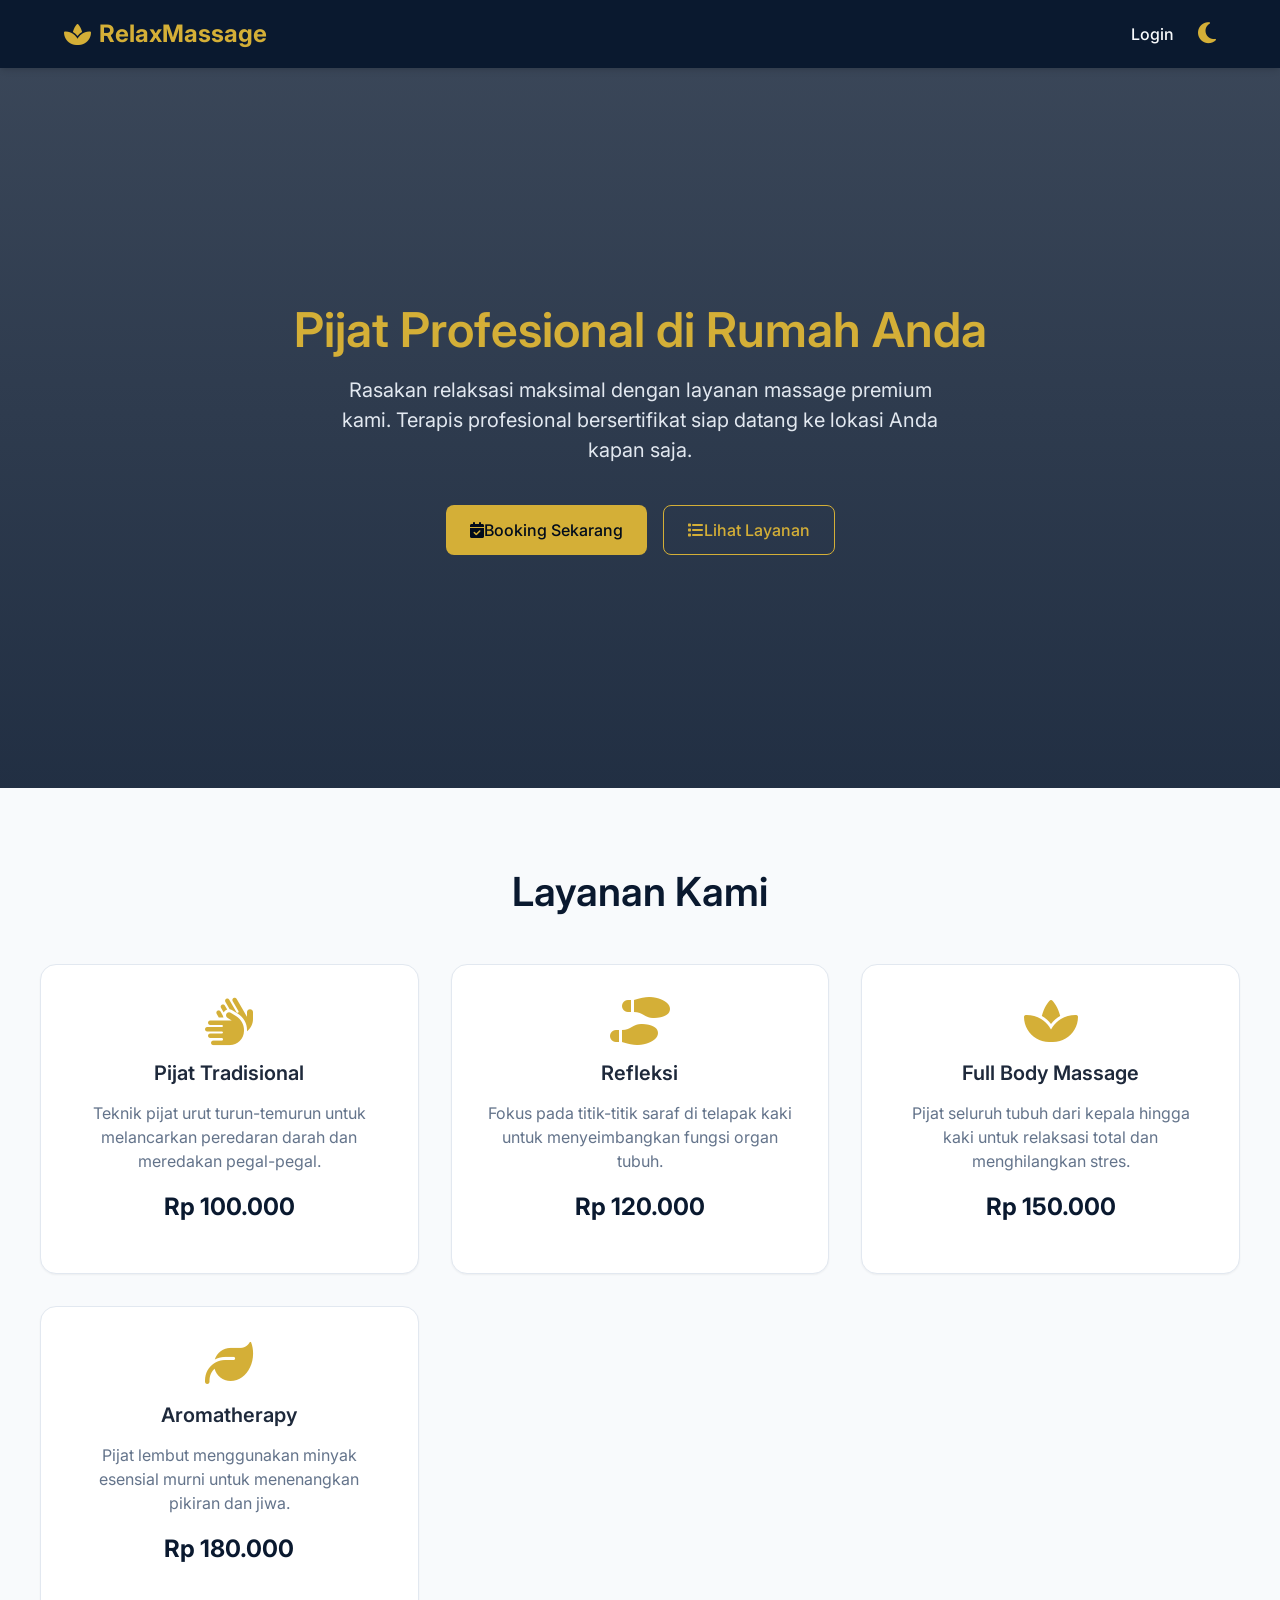
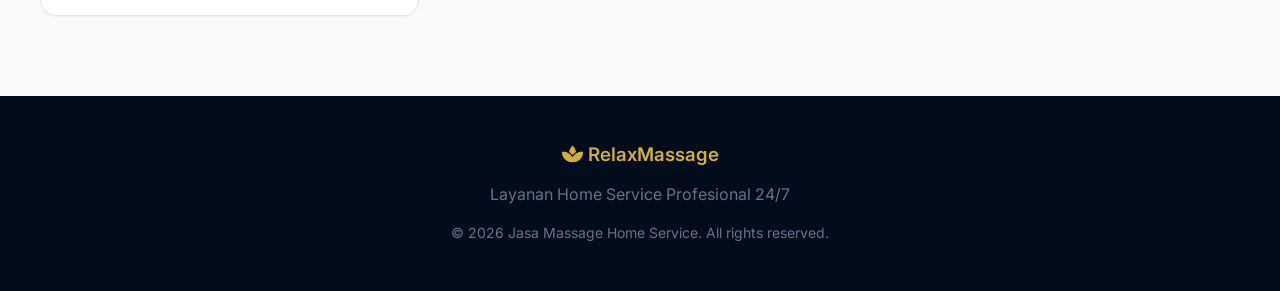
==== index.html @ 864c4aa8 "Initial commit for Jasa Massage App" ====
<!DOCTYPE html>
<html lang="id">
<head>
    <meta charset="UTF-8">
    <meta name="viewport" content="width=device-width, initial-scale=1.0">
    <title>Jasa Massage - Premium Home Service</title>
    <link rel="manifest" href="/manifest.json">
    <meta name="theme-color" content="#b8860b">
    <link rel="apple-touch-icon" href="https://via.placeholder.com/192/b8860b/ffffff.png?text=M">
    <link rel="stylesheet" href="css/style.css">
    <link rel="stylesheet" href="css/components.css">
    <!-- FontAwesome for icons -->
    <link rel="stylesheet" href="https://cdnjs.cloudflare.com/ajax/libs/font-awesome/6.4.0/css/all.min.css">
    <style>
        .hero {
            background: linear-gradient(rgba(10, 25, 47, 0.8), rgba(10, 25, 47, 0.9)), url('https://images.unsplash.com/photo-1544161515-4ab6ce6db874?ixlib=rb-4.0.3&auto=format&fit=crop&w=1920&q=80') center/cover;
            color: white;
            padding: 6rem 0;
            text-align: center;
            min-height: 80vh;
            display: flex;
            align-items: center;
        }
        .hero-title {
            font-size: 3rem;
            color: var(--color-accent);
            margin-bottom: 1rem;
        }
        .hero-subtitle {
            font-size: 1.25rem;
            margin-bottom: 2.5rem;
            color: #e2e8f0;
            max-width: 600px;
            margin-left: auto;
            margin-right: auto;
        }
        .hero-buttons {
            display: flex;
            gap: 1rem;
            justify-content: center;
            flex-wrap: wrap;
        }
        
        .services-section {
            padding: 5rem 0;
        }
        .section-title {
            text-align: center;
            font-size: 2.5rem;
            margin-bottom: 3rem;
            color: var(--color-primary);
        }
        [data-theme="dark"] .section-title {
            color: var(--color-accent);
        }
        
        .services-grid {
            display: grid;
            grid-template-columns: repeat(auto-fit, minmax(280px, 1fr));
            gap: 2rem;
        }
        .service-card {
            text-align: center;
            padding: 2rem;
        }
        .service-icon {
            font-size: 3rem;
            color: var(--color-accent);
            margin-bottom: 1rem;
        }
        .service-price {
            font-size: 1.5rem;
            font-weight: 700;
            color: var(--color-primary);
            margin: 1rem 0;
        }
        [data-theme="dark"] .service-price {
            color: var(--color-accent);
        }
        
        footer {
            background-color: var(--color-primary-dark);
            color: white;
            padding: 3rem 0;
            text-align: center;
            margin-top: auto;
        }
        
        /* Theme Toggle */
        .theme-toggle {
            background: none;
            border: none;
            color: var(--color-accent);
            font-size: 1.5rem;
            cursor: pointer;
        }
    </style>
</head>
<body>

    <!-- Navbar -->
    <nav class="navbar">
        <div class="container">
            <a href="index.html" class="navbar-brand">
                <i class="fa-solid fa-spa"></i> RelaxMassage
            </a>
            <div class="navbar-nav">
                <a href="login.html" class="nav-link">Login</a>
                <button class="theme-toggle" id="themeToggle">
                    <i class="fa-solid fa-moon"></i>
                </button>
            </div>
        </div>
    </nav>

    <!-- Hero Section -->
    <section class="hero fade-in">
        <div class="container">
            <h1 class="hero-title">Pijat Profesional di Rumah Anda</h1>
            <p class="hero-subtitle">Rasakan relaksasi maksimal dengan layanan massage premium kami. Terapis profesional bersertifikat siap datang ke lokasi Anda kapan saja.</p>
            <div class="hero-buttons">
                <a href="register.html" class="btn btn-primary"><i class="fa-solid fa-calendar-check mr-2"></i> Booking Sekarang</a>
                <a href="#services" class="btn btn-outline"><i class="fa-solid fa-list mr-2"></i> Lihat Layanan</a>
            </div>
        </div>
    </section>

    <!-- Services Section -->
    <section id="services" class="services-section container">
        <h2 class="section-title">Layanan Kami</h2>
        <div class="services-grid">
            <!-- Service 1 -->
            <div class="card service-card">
                <i class="fa-solid fa-hands service-icon"></i>
                <h3 class="card-title">Pijat Tradisional</h3>
                <p class="text-muted">Teknik pijat urut turun-temurun untuk melancarkan peredaran darah dan meredakan pegal-pegal.</p>
                <div class="service-price">Rp 100.000</div>
            </div>
            
            <!-- Service 2 -->
            <div class="card service-card">
                <i class="fa-solid fa-shoe-prints service-icon"></i>
                <h3 class="card-title">Refleksi</h3>
                <p class="text-muted">Fokus pada titik-titik saraf di telapak kaki untuk menyeimbangkan fungsi organ tubuh.</p>
                <div class="service-price">Rp 120.000</div>
            </div>

            <!-- Service 3 -->
            <div class="card service-card">
                <i class="fa-solid fa-spa service-icon"></i>
                <h3 class="card-title">Full Body Massage</h3>
                <p class="text-muted">Pijat seluruh tubuh dari kepala hingga kaki untuk relaksasi total dan menghilangkan stres.</p>
                <div class="service-price">Rp 150.000</div>
            </div>

            <!-- Service 4 -->
            <div class="card service-card">
                <i class="fa-solid fa-leaf service-icon"></i>
                <h3 class="card-title">Aromatherapy</h3>
                <p class="text-muted">Pijat lembut menggunakan minyak esensial murni untuk menenangkan pikiran dan jiwa.</p>
                <div class="service-price">Rp 180.000</div>
            </div>
        </div>
    </section>

    <!-- Footer -->
    <footer>
        <div class="container">
            <h3 class="text-accent mb-4"><i class="fa-solid fa-spa"></i> RelaxMassage</h3>
            <p class="text-muted mb-4">Layanan Home Service Profesional 24/7</p>
            <p class="text-sm text-muted">&copy; 2026 Jasa Massage Home Service. All rights reserved.</p>
        </div>
    </footer>

    <script>
        // Dark Mode Toggle
        const themeToggle = document.getElementById('themeToggle');
        const body = document.documentElement;
        
        // Cek local storage
        const savedTheme = localStorage.getItem('theme');
        if (savedTheme) {
            body.setAttribute('data-theme', savedTheme);
            updateIcon(savedTheme);
        }

        themeToggle.addEventListener('click', () => {
            const currentTheme = body.getAttribute('data-theme');
            const newTheme = currentTheme === 'dark' ? 'light' : 'dark';
            body.setAttribute('data-theme', newTheme);
            localStorage.setItem('theme', newTheme);
            updateIcon(newTheme);
        });

        function updateIcon(theme) {
            if (theme === 'dark') {
                themeToggle.innerHTML = '<i class="fa-solid fa-sun"></i>';
            } else {
                themeToggle.innerHTML = '<i class="fa-solid fa-moon"></i>';
            }
        }
    </script>
</body>
</html>
---- css/style.css ----
/* css/style.css */
@import url('https://fonts.googleapis.com/css2?family=Inter:wght@300;400;500;600;700&display=swap');

:root {
  /* Color Palette - Premium Navy Blue and Gold */
  --color-primary: #0a192f;
  --color-primary-light: #112240;
  --color-primary-dark: #020c1b;
  
  --color-accent: #d4af37;
  --color-accent-hover: #b5952f;
  --color-accent-light: rgba(212, 175, 55, 0.1);
  
  /* Backgrounds */
  --bg-body: #f8fafc;
  --bg-card: #ffffff;
  
  /* Text */
  --text-main: #1e293b;
  --text-muted: #64748b;
  --text-light: #f8fafc;
  
  /* Borders & Shadows */
  --border-color: #e2e8f0;
  --shadow-sm: 0 1px 2px 0 rgba(0, 0, 0, 0.05);
  --shadow-md: 0 4px 6px -1px rgba(0, 0, 0, 0.1), 0 2px 4px -1px rgba(0, 0, 0, 0.06);
  --shadow-lg: 0 10px 15px -3px rgba(0, 0, 0, 0.1), 0 4px 6px -2px rgba(0, 0, 0, 0.05);
  
  /* Status Colors */
  --status-success: #10b981;
  --status-warning: #f59e0b;
  --status-danger: #ef4444;
  --status-info: #3b82f6;

  --border-radius-sm: 0.375rem;
  --border-radius-md: 0.5rem;
  --border-radius-lg: 1rem;
}

/* Dark Mode Variables */
[data-theme="dark"] {
  --bg-body: #020c1b;
  --bg-card: #112240;
  --text-main: #f8fafc;
  --text-muted: #94a3b8;
  --border-color: #1e293b;
}

* {
  margin: 0;
  padding: 0;
  box-sizing: border-box;
}

body {
  font-family: 'Inter', sans-serif;
  background-color: var(--bg-body);
  color: var(--text-main);
  line-height: 1.5;
  transition: background-color 0.3s ease, color 0.3s ease;
  min-height: 100vh;
  display: flex;
  flex-direction: column;
}

a {
  color: var(--color-accent);
  text-decoration: none;
  transition: color 0.3s ease;
}

a:hover {
  color: var(--color-accent-hover);
}

h1, h2, h3, h4, h5, h6 {
  color: var(--text-main);
  font-weight: 600;
  line-height: 1.2;
}

.container {
  width: 100%;
  max-width: 1200px;
  margin: 0 auto;
  padding: 0 1.5rem;
}

.text-center { text-align: center; }
.mt-1 { margin-top: 0.25rem; }
.mt-2 { margin-top: 0.5rem; }
.mt-4 { margin-top: 1rem; }
.mt-6 { margin-top: 1.5rem; }
.mt-8 { margin-top: 2rem; }
.mb-1 { margin-bottom: 0.25rem; }
.mb-2 { margin-bottom: 0.5rem; }
.mb-4 { margin-bottom: 1rem; }
.mb-6 { margin-bottom: 1.5rem; }
.mb-8 { margin-bottom: 2rem; }

/* Utilities */
.flex { display: flex; }
.flex-col { flex-direction: column; }
.items-center { align-items: center; }
.justify-center { justify-content: center; }
.justify-between { justify-content: space-between; }
.gap-2 { gap: 0.5rem; }
.gap-4 { gap: 1rem; }
.w-full { width: 100%; }
.text-sm { font-size: 0.875rem; }
.text-lg { font-size: 1.125rem; }
.text-xl { font-size: 1.25rem; }
.text-2xl { font-size: 1.5rem; }
.font-bold { font-weight: 700; }
.text-primary { color: var(--color-primary); }
.text-accent { color: var(--color-accent); }
.text-muted { color: var(--text-muted); }

/* Animation */
.fade-in {
  animation: fadeIn 0.5s ease-in-out;
}

@keyframes fadeIn {
  from { opacity: 0; transform: translateY(10px); }
  to { opacity: 1; transform: translateY(0); }
}
---- css/components.css ----
/* css/components.css */

/* Buttons */
.btn {
  display: inline-flex;
  align-items: center;
  justify-content: center;
  padding: 0.75rem 1.5rem;
  font-size: 1rem;
  font-weight: 500;
  border-radius: var(--border-radius-md);
  border: none;
  cursor: pointer;
  transition: all 0.3s ease;
  font-family: inherit;
}

.btn-primary {
  background-color: var(--color-accent);
  color: var(--color-primary-dark);
}

.btn-primary:hover {
  background-color: var(--color-accent-hover);
  transform: translateY(-2px);
  box-shadow: var(--shadow-md);
}

.btn-secondary {
  background-color: var(--color-primary-light);
  color: var(--text-light);
}

.btn-secondary:hover {
  background-color: var(--color-primary);
  transform: translateY(-2px);
  box-shadow: var(--shadow-md);
}

.btn-outline {
  background-color: transparent;
  border: 1px solid var(--color-accent);
  color: var(--color-accent);
}

.btn-outline:hover {
  background-color: var(--color-accent-light);
}

.btn-block {
  width: 100%;
}

/* Forms */
.form-group {
  margin-bottom: 1.25rem;
}

.form-label {
  display: block;
  margin-bottom: 0.5rem;
  font-weight: 500;
  color: var(--text-main);
  font-size: 0.875rem;
}

.form-control {
  width: 100%;
  padding: 0.75rem 1rem;
  font-size: 1rem;
  font-family: inherit;
  color: var(--text-main);
  background-color: var(--bg-body);
  border: 1px solid var(--border-color);
  border-radius: var(--border-radius-md);
  transition: border-color 0.3s ease, box-shadow 0.3s ease;
}

.form-control:focus {
  outline: none;
  border-color: var(--color-accent);
  box-shadow: 0 0 0 3px var(--color-accent-light);
}

/* Cards */
.card {
  background-color: var(--bg-card);
  border-radius: var(--border-radius-lg);
  padding: 1.5rem;
  box-shadow: var(--shadow-sm);
  border: 1px solid var(--border-color);
  transition: transform 0.3s ease, box-shadow 0.3s ease;
}

.card:hover {
  box-shadow: var(--shadow-md);
}

.card-title {
  font-size: 1.25rem;
  font-weight: 600;
  margin-bottom: 1rem;
}

/* Navbar */
.navbar {
  background-color: var(--color-primary);
  padding: 1rem 0;
  position: sticky;
  top: 0;
  z-index: 50;
  box-shadow: var(--shadow-md);
}

.navbar .container {
  display: flex;
  justify-content: space-between;
  align-items: center;
}

.navbar-brand {
  color: var(--color-accent);
  font-size: 1.5rem;
  font-weight: 700;
  text-decoration: none;
  display: flex;
  align-items: center;
  gap: 0.5rem;
}

.navbar-nav {
  display: flex;
  gap: 1.5rem;
  align-items: center;
}

.nav-link {
  color: var(--text-light);
  font-weight: 500;
  text-decoration: none;
  transition: color 0.3s ease;
}

.nav-link:hover {
  color: var(--color-accent);
}

/* Status Badges */
.badge {
  padding: 0.25rem 0.75rem;
  border-radius: 9999px;
  font-size: 0.75rem;
  font-weight: 600;
  text-transform: uppercase;
}

.badge-success { background-color: rgba(16, 185, 129, 0.1); color: var(--status-success); border: 1px solid var(--status-success); }
.badge-warning { background-color: rgba(245, 158, 11, 0.1); color: var(--status-warning); border: 1px solid var(--status-warning); }
.badge-danger { background-color: rgba(239, 68, 68, 0.1); color: var(--status-danger); border: 1px solid var(--status-danger); }
.badge-info { background-color: rgba(59, 130, 246, 0.1); color: var(--status-info); border: 1px solid var(--status-info); }

/* Tables */
.table-container {
  overflow-x: auto;
  border-radius: var(--border-radius-md);
  border: 1px solid var(--border-color);
}

.table {
  width: 100%;
  border-collapse: collapse;
  text-align: left;
}

.table th, .table td {
  padding: 1rem;
  border-bottom: 1px solid var(--border-color);
}

.table th {
  background-color: var(--bg-body);
  font-weight: 600;
  color: var(--text-muted);
  text-transform: uppercase;
  font-size: 0.75rem;
}

.table tr:last-child td {
  border-bottom: none;
}

.table tbody tr:hover {
  background-color: rgba(0,0,0,0.02);
}

[data-theme="dark"] .table tbody tr:hover {
  background-color: rgba(255,255,255,0.02);
}
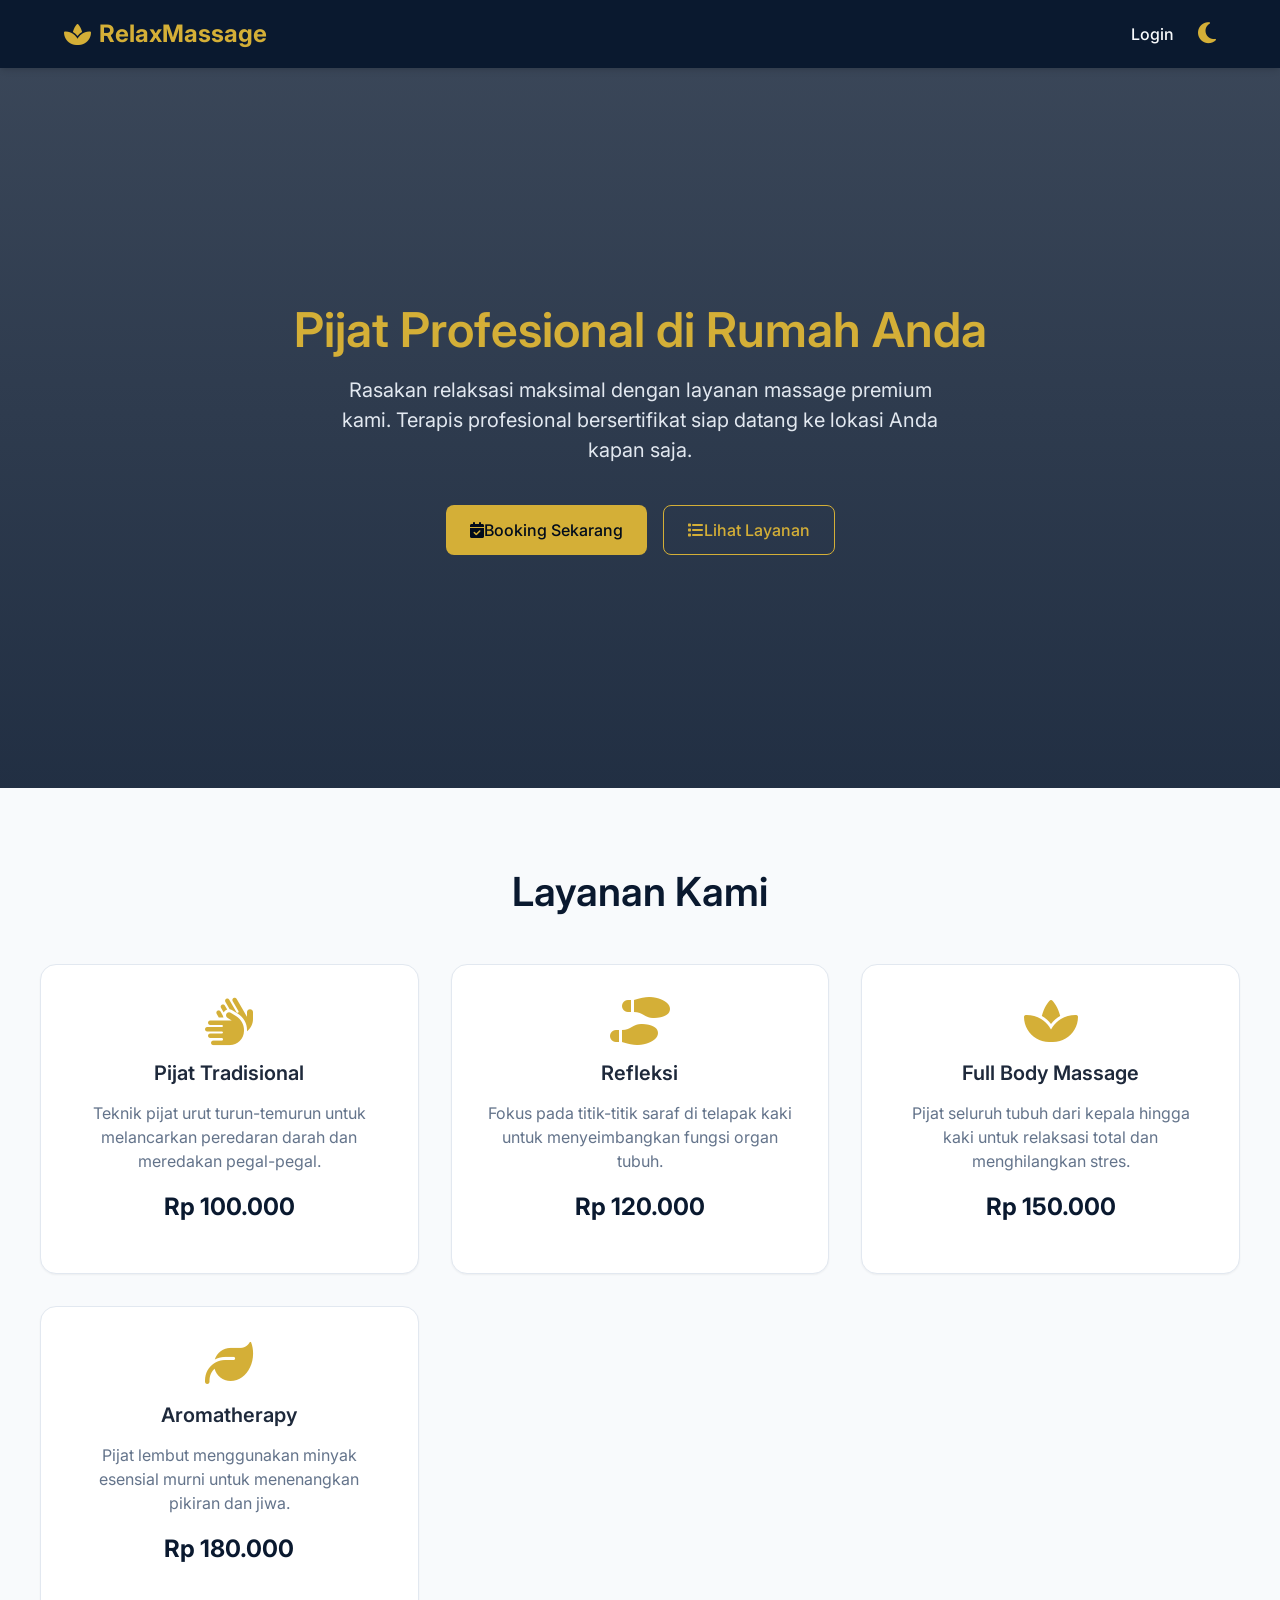
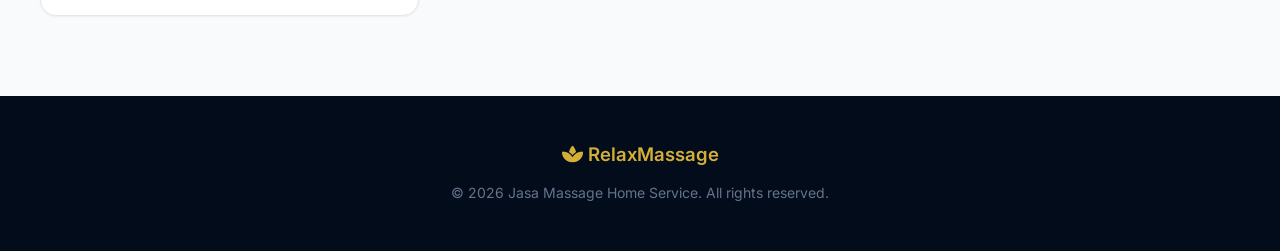
==== commit 55161c86: "Add Dynamic Brand Settings (White-label) feature" ====
--- a/index.html
+++ b/index.html
@@ -102,7 +102,7 @@
     <nav class="navbar">
         <div class="container">
             <a href="index.html" class="navbar-brand">
-                <i class="fa-solid fa-spa"></i> RelaxMassage
+                <i class="fa-solid fa-spa brand-icon"></i> <span class="brand-text">RelaxMassage</span>
             </a>
             <div class="navbar-nav">
                 <a href="login.html" class="nav-link">Login</a>
@@ -166,9 +166,8 @@
     <!-- Footer -->
     <footer>
         <div class="container">
-            <h3 class="text-accent mb-4"><i class="fa-solid fa-spa"></i> RelaxMassage</h3>
-            <p class="text-muted mb-4">Layanan Home Service Profesional 24/7</p>
-            <p class="text-sm text-muted">&copy; 2026 Jasa Massage Home Service. All rights reserved.</p>
+            <h3 class="text-accent mb-4"><i class="fa-solid fa-spa brand-icon"></i> <span class="brand-text">RelaxMassage</span></h3>
+            <p class="text-sm text-muted">&copy; 2026 <span class="brand-text">Jasa Massage</span> Home Service. All rights reserved.</p>
         </div>
     </footer>
 
